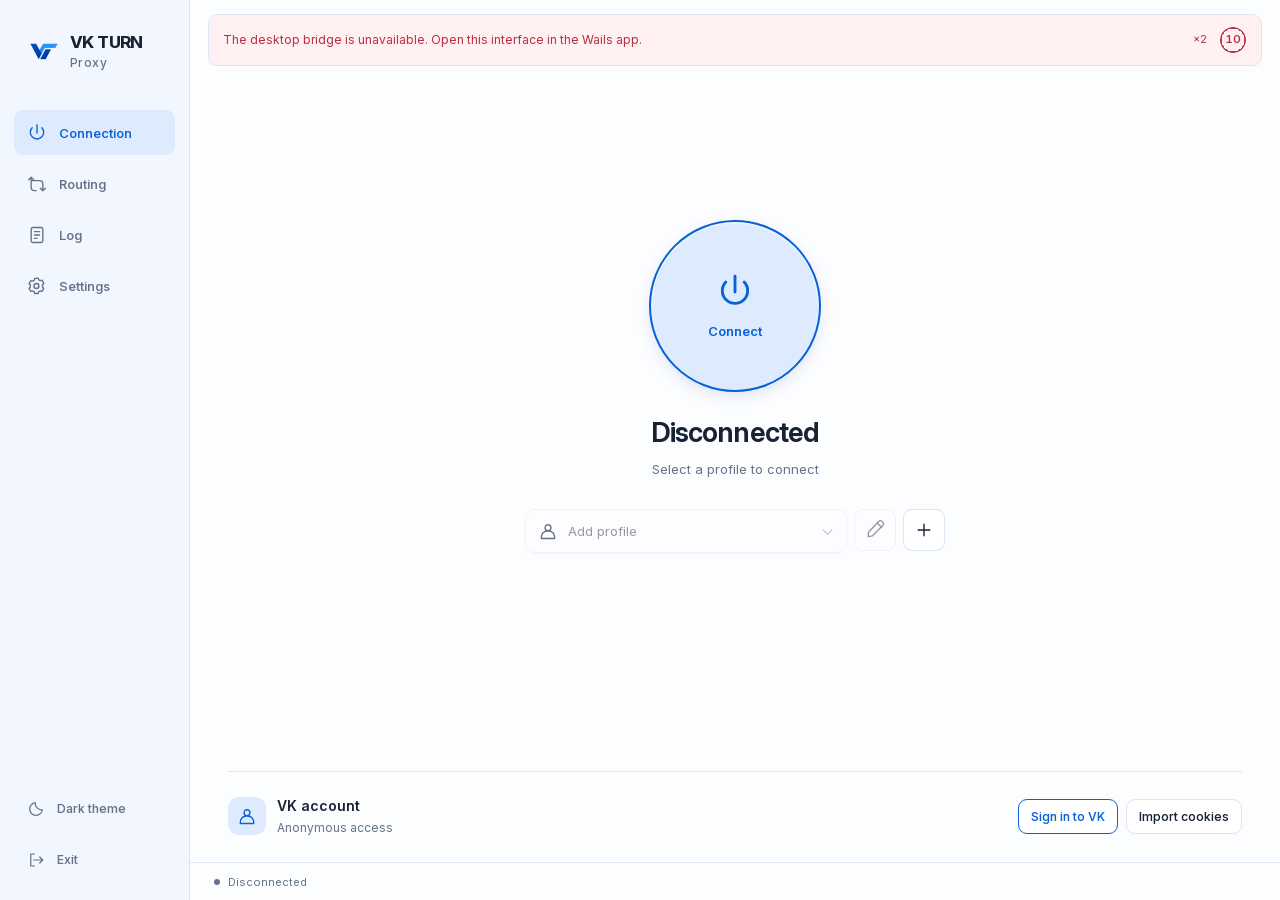
==== tools/vk-turn-proxy-desktop/frontend/index.html @ 2180368c "Release v1.7.0 with editable TURN transport and tunnel settings [skip ci]" ====
<!doctype html>
<html lang="en" data-theme="light">
  <head>
    <meta charset="UTF-8" />
    <meta name="viewport" content="width=device-width, initial-scale=1" />
    <meta name="color-scheme" content="light dark" />
    <title>VK TURN Proxy</title>
    <link rel="icon" href="logo.png" type="image/png" />
    <script>
      try {
        const theme = localStorage.getItem('vkturn.theme');
        if (theme === 'light' || theme === 'dark') document.documentElement.dataset.theme = theme;
      } catch (_) {}
    </script>
    <link rel="preload" href="fonts/InterVariable.woff2" as="font" type="font/woff2" crossorigin />
    <link rel="stylesheet" href="controls.css" />
    <link rel="stylesheet" href="styles.css" />
    <link rel="stylesheet" href="routing.css" />
  </head>
  <body>
    <div class="app-shell">
      <aside class="sidebar">
        <div class="brand">
          <img class="brand-logo" src="logo.png" alt="" width="32" height="32" />
          <div class="brand-name">VK TURN<span>Proxy</span></div>
        </div>
        <nav aria-label="Navigation" data-i18n-aria="navigation">
          <button class="nav-item active" data-page="connection" aria-current="page">
            <span data-icon="power"></span><span data-i18n="connection">Connection</span>
          </button>
          <button class="nav-item" data-page="routing">
            <span data-icon="routing"></span><span data-i18n="routing">Routing</span>
          </button>
          <button class="nav-item" data-page="logs">
            <span data-icon="log"></span><span data-i18n="logs">Log</span>
          </button>
          <button class="nav-item" data-page="settings">
            <span data-icon="settings"></span><span data-i18n="settings">Settings</span>
          </button>
        </nav>
        <div class="sidebar-bottom">
          <button id="theme-toggle" class="nav-item">
            <span id="theme-icon" data-icon="moon"></span><span id="theme-label">Dark theme</span>
          </button>
          <button id="exit" class="nav-item">
            <span data-icon="exit"></span><span data-i18n="exit">Exit</span>
          </button>
        </div>
      </aside>

      <main>
        <div
          id="notifications"
          class="notifications"
          aria-live="polite"
          aria-relevant="additions text"
          data-i18n-aria="notifications"
          aria-label="Notifications"
        ></div>
        <section
          id="connection-page"
          class="page connection-page"
          aria-label="Connection"
          data-i18n-aria="connection"
        >
          <div class="connection-core">
            <button type="button" class="power-orbit" id="power-orbit" disabled aria-label="Connect">
              <span class="power-flash" aria-hidden="true"><span id="power-flash-band"></span></span>
              <span class="power-symbol" data-icon="power" aria-hidden="true"></span>
              <span id="connect-label">Connect</span>
              <span class="orbit-spinner" aria-hidden="true"></span>
            </button>
            <h1 id="connection-status" aria-live="polite">Disconnected</h1>
            <p id="connection-hint" class="status-hint">Select a profile to connect</p>
            <div class="profile-controls">
              <label class="sr-only" for="profile-choice" data-i18n="profile">Profile</label>
              <div class="profile-select">
                <span data-icon="profile"></span
                ><select id="profile-choice">
                  <option value="">Add a profile</option>
                </select>
              </div>
              <button
                id="edit-profile"
                class="icon-button"
                data-i18n-aria="editProfile"
                aria-label="Edit profile"
              >
                <span data-icon="edit"></span>
              </button>
              <button
                id="add-profile"
                class="icon-button"
                data-i18n-aria="addProfile"
                aria-label="Add profile"
              >
                <span data-icon="plus"></span>
              </button>
            </div>
          </div>
          <div class="account-section">
            <div class="account-identity">
              <span class="account-avatar" data-icon="profile"></span>
              <div>
                <h2 data-i18n="vkAccount">VK account</h2>
                <p id="vk-status">Anonymous access</p>
              </div>
            </div>
            <div class="account-actions">
              <button id="vk-login" class="secondary" data-i18n="login">Sign in to VK</button
              ><button id="cookies-open" class="secondary" data-i18n="cookies">Import cookies</button
              ><button id="vk-logout" class="text-button" data-i18n="logout" hidden>Sign out</button>
            </div>
          </div>
        </section>

        <section id="logs-page" class="page" hidden>
          <header class="page-heading">
            <div>
              <h1 data-i18n="logs">Log</h1>
              <p data-i18n="logsHint">Connection events and diagnostics</p>
            </div>
            <button id="clear-logs" class="secondary" data-i18n="clear" hidden>Clear</button>
          </header>
          <div
            id="log-output"
            class="log-output"
            tabindex="0"
            role="region"
            aria-label="Connection log"
            data-i18n-aria="connectionLog"
          >
            <div id="log-lines"></div>
            <p id="logs-empty" class="empty-log" data-i18n="noLogs">Connection events will appear here.</p>
          </div>
          <div class="log-footer">
            <span id="log-count"></span
            ><button id="follow-log" class="text-button" data-i18n="latest" hidden>Go to latest</button>
          </div>
        </section>

        <section id="routing-page" class="page" hidden>
          <header class="page-heading"><h1 data-i18n="routing">Routing</h1></header>
          <label class="field"><span data-i18n="profile">Profile</span><select id="routing-profile"></select></label>
          <p id="routing-empty" class="routing-hint" data-i18n="routingAddProfile" hidden>Add a connection profile first.</p>
          <div id="routing-fields">
            <section class="routing-section">
              <h2 data-i18n="routingMode">Mode</h2>
              <div id="routing-mode" class="segmented-control routing-modes" role="group" data-segmented data-i18n-aria="routingMode" aria-label="Mode">
                <button type="button" data-value="" data-i18n="routingAll">All through VPN</button>
                <button type="button" data-value="exclude" data-i18n="routingExclude">VPN with exceptions</button>
                <button type="button" data-value="include" data-i18n="routingInclude">Selected through VPN</button>
              </div>
              <p id="routing-summary" class="routing-hint"></p>
            </section>
            <section id="routing-rules" class="routing-section">
              <div class="routing-row"><div><h2 data-i18n="routingGeoIP">GeoIP regions</h2><p class="routing-hint" data-i18n="routingGeoIPHint">IP address location by country</p></div><button type="button" class="secondary" data-routing-picker="geoip" data-i18n="routingChooseRegions">Choose regions</button></div>
              <div id="routing-selected-geoip" class="routing-selected"></div>
              <div class="routing-row"><div><h2 data-i18n="routingGeoSite">GeoSite sets</h2><p class="routing-hint" data-i18n="routingGeoSiteHint">Service domains and categories</p></div><button type="button" class="secondary" data-routing-picker="geosite" data-i18n="routingChooseSets">Choose sets</button></div>
              <div id="routing-selected-geosite" class="routing-selected"></div>
              <p class="routing-hint routing-domain-hint" data-i18n="routingDomainHint">Domain rules follow system DNS responses. Apps using their own encrypted DNS or cached addresses may bypass these rules. Routing supports IPv4.</p>
              <label class="field routing-custom"><span data-i18n="routingCustom">Custom domains, IP addresses and subnets</span><textarea id="routing-custom" rows="3" spellcheck="false" placeholder="example.org&#10;192.0.2.0/24&#10;203.0.113.10"></textarea></label>
              <label class="routing-check"><input type="checkbox" id="routing-local" /><span data-i18n="routingLocal">Local network always direct</span></label>
            </section>
            <section class="routing-section">
              <div class="routing-row"><h2 data-i18n="routingDatabases">Database updates</h2><button type="button" id="routing-sync" class="secondary" data-i18n="routingSync">Synchronize</button></div>
              <p class="routing-hint" data-i18n="routingSources">GeoIP and GeoSite from Loyalsoldier</p>
              <div class="routing-row routing-updates"><label class="routing-check"><input type="checkbox" id="routing-auto" /><span data-i18n="routingAuto">Update automatically every day</span></label><span id="routing-updated" class="routing-hint" role="status"></span></div>
            </section>
            <p id="routing-error" class="form-error" role="alert" hidden></p>
            <footer class="routing-footer"><span id="routing-save-hint" class="routing-hint" role="status"></span><button type="button" id="routing-save" class="primary" data-i18n="save">Save</button></footer>
          </div>
        </section>

        <section id="settings-page" class="page" hidden>
          <header class="page-heading">
            <div>
              <h1 data-i18n="settings">Settings</h1>
            </div>
          </header>
          <div class="settings-group">
            <div class="setting-row">
              <div>
                <h2 data-i18n="appearance">Appearance</h2>
                <p data-i18n="appearanceHint">Choose a comfortable palette</p>
              </div>
              <div
                id="theme-choice"
                class="segmented-control theme-options"
                role="group"
                data-segmented
                data-i18n-aria="appearance"
                aria-label="Appearance"
              >
                <button data-theme-choice="light" data-value="light">
                  <span data-icon="sun"></span><span data-i18n="light">Light</span></button
                ><button data-theme-choice="dark" data-value="dark">
                  <span data-icon="moon"></span><span data-i18n="dark">Dark</span>
                </button>
              </div>
            </div>
            <div class="setting-row">
              <label for="language"
                ><h2 data-i18n="language">Language</h2>
                <p data-i18n="languageHint">Applied immediately</p></label
              ><select id="language">
                <option value="en">English</option>
                <option value="ru">Русский</option>
              </select>
            </div>
          </div>
          <div class="settings-group">
            <div class="setting-row">
              <label for="autostart"
                ><h2 data-i18n="autostart">Launch at sign-in</h2>
                <p data-i18n="autostartHint">Open the app when you sign in</p></label
              ><input id="autostart" class="switch" type="checkbox" role="switch" />
            </div>
            <div class="setting-row">
              <label for="log-limit"
                ><h2 data-i18n="logLimit">Log line limit</h2>
                <p id="log-limit-hint"></p></label
              ><input
                id="log-limit"
                type="number"
                min="100"
                max="10000"
                step="100"
                value="1000"
                aria-describedby="log-limit-hint"
              />
            </div>
          </div>
        </section>
        <footer class="statusbar">
          <span class="status-dot" id="status-dot"></span><span id="footer-status">Disconnected</span
          ><span id="footer-profile"></span>
        </footer>
      </main>
    </div>

    <dialog id="profile-dialog" aria-labelledby="profile-title">
      <form id="profile-form">
        <header class="dialog-heading">
          <h2 id="profile-title">Connection profile</h2>
          <button type="button" class="icon-button close-dialog" data-i18n-aria="close" aria-label="Close">
            <span data-icon="close"></span>
          </button>
        </header>
        <div class="dialog-body">
          <label class="field"
            ><span data-i18n="profileName">Profile name</span
            ><input
              id="profile-name"
              name="name"
              maxlength="120"
              required
              autocomplete="off"
              data-i18n-placeholder="namePlaceholder"
              placeholder="Personal profile"
          /></label>
          <div
            id="profile-mode"
            class="segmented-control editor-tabs"
            role="group"
            data-segmented
            data-i18n-aria="profileFormat"
            aria-label="Profile format"
          >
            <button type="button" data-mode="link" data-value="link" data-i18n="profileLink">
              Link / JSON</button
            ><button type="button" data-mode="wireguard" data-value="wireguard" data-i18n="wireguard">
              WireGuard + VK call
            </button>
          </div>
          <div id="link-fields">
            <label class="field"
              ><span class="field-heading"
                ><span data-i18n="connectionLink">Connection link or JSON</span
                ><button
                  type="button"
                  class="text-button open-file"
                  data-target="profile-text"
                  data-i18n="openFile"
                >
                  Open file
                </button></span
              ><textarea
                id="profile-text"
                name="profileText"
                rows="5"
                spellcheck="false"
                placeholder="vkturnproxy://import?data=<base64 JSON>"
              ></textarea>
            </label>
          </div>
          <div id="wireguard-fields" hidden>
            <label class="field"
              ><span class="field-heading"
                ><span data-i18n="wgConfig">WireGuard configuration</span
                ><button
                  type="button"
                  class="text-button open-file"
                  data-target="wg-config"
                  data-i18n="openConf"
                >
                  Open .conf
                </button></span
              ><textarea
                id="wg-config"
                name="wgConfig"
                rows="4"
                spellcheck="false"
                placeholder="[Interface]&#10;PrivateKey = …&#10;Address = …&#10;&#10;[Peer]&#10;PublicKey = …&#10;Endpoint = …"
              ></textarea>
            </label>
            <label class="field"
              ><span data-i18n="vkCall">VK call link</span
              ><input
                id="vk-link"
                name="vkLink"
                placeholder="https://vk.com/call/join/…"
                autocomplete="off"
                spellcheck="false"
            /></label>
            <div class="field-pair">
              <label class="field"
                ><span>Endpoint</span
                ><input
                  id="endpoint"
                  name="endpoint"
                  placeholder="1.2.3.4:51820"
                  autocomplete="off"
                  spellcheck="false"
              /></label>
              <div class="field">
                <div class="field-label">
                  <label for="transport" data-i18n="transport">Transport</label>
                  <span class="help">
                    <button
                      type="button"
                      class="help-button"
                      aria-describedby="transport-help"
                      data-i18n-aria="transportHelp"
                      aria-label="Transport help"
                    >
                      <span aria-hidden="true">i</span>
                    </button>
                    <span id="transport-help" class="help-tooltip" role="tooltip" data-i18n="transportHint"
                      >Choose SRTP if the server uses the -srtp flag. Otherwise, choose DTLS.</span
                    >
                  </span>
                </div>
                <select id="transport" aria-describedby="transport-help">
                  <option value="srtp">SRTP</option>
                  <option value="dtls">DTLS</option>
                </select>
              </div>
            </div>
          </div>
          <div class="field">
            <div class="field-label">
              <label for="turn-transport" data-i18n="turnTransport">TURN connection</label>
              <span class="help">
                <button type="button" class="help-button" aria-describedby="turn-transport-help" data-i18n-aria="turnTransport" aria-label="TURN connection"><span aria-hidden="true">i</span></button>
                <span id="turn-transport-help" class="help-tooltip" role="tooltip" data-i18n="turnTransportHint">UDP can reduce latency when the network allows it. Reconnect to apply.</span>
              </span>
            </div>
            <select id="turn-transport" aria-describedby="turn-transport-help">
              <option value="" data-i18n="turnTransportProfile">From profile</option>
              <option value="tcp">TCP</option>
              <option value="udp">UDP</option>
            </select>
          </div>
          <label class="field" for="num-connections">
            <span data-i18n="numConnections">TURN connections</span>
            <input id="num-connections" type="number" min="1" max="120" step="1" value="30" required />
          </label>
          <div class="field">
            <div class="field-label">
              <label for="mtu">MTU</label>
              <span class="help">
                <button type="button" class="help-button" aria-describedby="mtu-help" data-i18n-aria="mtuHelp" aria-label="MTU help"><span aria-hidden="true">i</span></button>
                <span id="mtu-help" class="help-tooltip" role="tooltip" data-i18n="mtuHint">Maximum packet size inside the tunnel in bytes. Reconnect to apply.</span>
              </span>
            </div>
            <input id="mtu" type="number" min="1000" max="1400" step="1" value="1280" aria-describedby="mtu-help" required />
          </div>
          <p id="profile-error" class="form-error" role="alert" hidden></p>
        </div>
        <footer class="dialog-footer">
          <button id="delete-profile" type="button" class="text-button danger" data-i18n="deleteProfile">
            Delete profile</button
          ><span class="spacer"></span
          ><button type="button" class="secondary close-dialog" data-i18n="cancel">Cancel</button
          ><button type="submit" class="primary" data-i18n="save">Save</button>
        </footer>
      </form>
    </dialog>

    <dialog id="routing-picker" aria-labelledby="routing-picker-title">
      <form id="routing-picker-form">
        <header class="dialog-heading"><h2 id="routing-picker-title">GeoIP regions</h2><button type="button" class="icon-button close-dialog" data-i18n-aria="close" aria-label="Close"><span data-icon="close"></span></button></header>
        <div class="dialog-body routing-picker-body">
          <label class="field"><span data-i18n="routingSearch">Search</span><input id="routing-picker-search" type="search" autocomplete="off" data-i18n-placeholder="routingSearchHint" placeholder="Name or code…" /></label>
          <div id="routing-picker-list" role="group" data-i18n-aria="routingAvailable" aria-label="Available sets"></div>
        </div>
        <footer class="dialog-footer"><span id="routing-picker-count" class="routing-hint" aria-live="polite"></span><span class="spacer"></span><button type="button" class="secondary close-dialog" data-i18n="cancel">Cancel</button><button type="submit" class="primary" data-i18n="routingApply">Apply</button></footer>
      </form>
    </dialog>

    <dialog id="cookies-dialog" aria-labelledby="cookies-title">
      <form id="cookies-form">
        <header class="dialog-heading">
          <h2 id="cookies-title" data-i18n="cookies">Import cookies</h2>
          <button type="button" class="icon-button close-dialog" data-i18n-aria="close" aria-label="Close">
            <span data-icon="close"></span>
          </button>
        </header>
        <div class="dialog-body">
          <p class="dialog-description" data-i18n="cookiesHint">
            Paste VK cookies. They will be validated and stored separately from preferences.
          </p>
          <label class="field"
            ><span class="field-heading"
              ><span>Cookies</span
              ><button
                type="button"
                class="text-button open-file"
                data-target="cookies-text"
                data-i18n="openFile"
              >
                Open file
              </button></span
            ><textarea
              id="cookies-text"
              rows="7"
              required
              spellcheck="false"
              autocomplete="off"
              placeholder="remixsid=…; p=…"
            ></textarea>
          </label>
          <p id="cookies-error" class="form-error" role="alert" hidden></p>
        </div>
        <footer class="dialog-footer">
          <span class="spacer"></span
          ><button type="button" class="secondary close-dialog" data-i18n="cancel">Cancel</button
          ><button class="primary" type="submit" data-i18n="import">Import</button>
        </footer>
      </form>
    </dialog>

    <dialog id="confirm-dialog" aria-labelledby="confirm-title">
      <form method="dialog">
        <header class="dialog-heading">
          <h2 id="confirm-title" data-i18n="deleteProfile">Delete profile</h2>
        </header>
        <div class="dialog-body"><p id="confirm-message"></p></div>
        <footer class="dialog-footer">
          <button value="cancel" class="secondary" data-i18n="cancel">Cancel</button
          ><button value="delete" class="primary destructive" data-i18n="delete">Delete</button>
        </footer>
      </form>
    </dialog>
    <input id="profile-file" type="file" accept=".json,.txt,.conf" hidden />
    <script type="module" src="app.js"></script>
  </body>
</html>
---- tools/vk-turn-proxy-desktop/frontend/controls.css ----
:root {
  --motion-fast: 160ms;
  --motion-control: 260ms;
  --motion-ease: cubic-bezier(0.22, 1, 0.36, 1);
}

.dropdown {
  width: 100%;
  position: relative;
}
.dropdown-trigger {
  display: flex;
  align-items: center;
  min-height: 42px;
  width: 100%;
  padding: 10px 34px 10px 12px;
  border: 1px solid var(--border);
  border-radius: 9px;
  color: var(--text);
  background: var(--input);
  text-align: left;
  position: relative;
}
.dropdown-value {
  overflow: hidden;
  text-overflow: ellipsis;
  white-space: nowrap;
}
.dropdown-trigger::after {
  content: '';
  position: absolute;
  right: 15px;
  top: 50%;
  width: 6px;
  height: 6px;
  border-right: 1.5px solid var(--muted);
  border-bottom: 1.5px solid var(--muted);
  transform: translateY(-65%) rotate(45deg);
  transition: transform var(--motion-fast) ease;
}
.dropdown-trigger[aria-expanded='true']::after {
  transform: translateY(-15%) rotate(225deg);
}
.dropdown-trigger:hover:not(:disabled) {
  border-color: var(--muted);
}
.dropdown-menu {
  position: fixed;
  inset: auto;
  margin: 0;
  padding: 5px;
  overflow: auto;
  overscroll-behavior: contain;
  border: 1px solid var(--border);
  border-radius: 10px;
  background: var(--surface);
  color: var(--text);
  box-shadow: 0 10px 30px #00143325;
  z-index: 100;
  animation: dropdown-in var(--motion-fast) var(--motion-ease);
}
.dropdown-option {
  display: flex;
  align-items: center;
  justify-content: space-between;
  gap: 10px;
  min-height: 35px;
  padding: 8px 10px;
  border-radius: 6px;
  font-size: 13px;
  line-height: 1.5;
  cursor: pointer;
  overflow-wrap: anywhere;
}
.dropdown-option.active {
  background: var(--hover);
}
.dropdown-option[aria-selected='true'] {
  background: var(--accent-soft);
  color: var(--accent-text);
}
.dropdown-option[aria-selected='true']::after {
  content: '✓';
  flex-shrink: 0;
}
.dropdown-option[aria-disabled='true'] {
  opacity: 0.45;
  cursor: default;
}
@keyframes dropdown-in {
  from {
    opacity: 0;
    transform: translateY(-4px);
  }
  to {
    opacity: 1;
    transform: none;
  }
}

.field-label {
  display: flex;
  align-items: center;
  gap: 6px;
}
.field-pair .field > :first-child {
  min-height: 20px;
}
.help {
  position: relative;
  display: inline-flex;
  font-weight: 400;
}
.help-button {
  display: grid;
  place-items: center;
  width: 20px;
  height: 20px;
  padding: 2px;
  color: var(--muted);
  border-radius: 50%;
}
.help-button > span {
  display: grid;
  place-items: center;
  width: 15px;
  height: 15px;
  border: 1px solid currentColor;
  border-radius: 50%;
  font-size: 10px;
  font-weight: 600;
  line-height: 1;
}
.help-button:hover,
.help-button:focus-visible {
  color: var(--accent-text);
}
.help-tooltip {
  position: fixed;
  inset: auto;
  margin: 0;
  pointer-events: none;
  z-index: 5;
  width: 245px;
  max-width: calc(100vw - 48px);
  padding: 11px 13px;
  border: 1px solid var(--border);
  border-radius: 9px;
  background: var(--surface);
  color: var(--text);
  box-shadow: var(--shadow);
  font-size: 12px;
  line-height: 1.6;
  font-weight: 400;
  opacity: 0;
  visibility: hidden;
  transform: translateY(4px);
  transition:
    opacity var(--motion-fast) ease,
    transform var(--motion-fast) ease,
    visibility var(--motion-fast);
}
.help-tooltip.is-visible {
  opacity: 1;
  visibility: visible;
  transform: none;
}

.segmented-control {
  --segment-count: 2;
  --selected-index: 0;
  --segment-fill: var(--surface);
  --segment-text: var(--text);
  display: grid;
  grid-template-columns: repeat(var(--segment-count), minmax(0, 1fr));
  position: relative;
  isolation: isolate;
  padding: 4px;
  border: 1px solid var(--border);
  border-radius: 10px;
  background: var(--hover);
}

.segmented-control::before {
  content: '';
  position: absolute;
  z-index: -1;
  inset: 4px auto 4px 4px;
  width: calc((100% - 8px) / var(--segment-count));
  background: var(--segment-fill);
  box-shadow: var(--shadow);
  border-radius: 6px;
  transform: translateX(calc(var(--selected-index) * 100%));
  transition:
    transform var(--motion-control) var(--motion-ease),
    background-color var(--motion-fast) ease,
    box-shadow var(--motion-fast) ease;
  pointer-events: none;
}

.segmented-control > button {
  display: flex;
  align-items: center;
  justify-content: center;
  gap: 6px;
  min-width: 0;
  padding: 9px 11px;
  border-radius: 6px;
  color: var(--muted);
  font-size: 12px;
  transition: color var(--motion-fast) ease;
}

.segmented-control > button:hover:not(:disabled) {
  color: var(--text);
}
.segmented-control > button:active:not(:disabled) {
  transform: none;
}
.segmented-control > button[aria-pressed='true'] {
  color: var(--segment-text);
}
.segmented-control svg {
  width: 15px;
  height: 15px;
}

input[type='checkbox']:not(.switch):not([role='switch']) {
  appearance: none;
  -webkit-appearance: none;
  position: relative;
  flex: 0 0 18px;
  width: 18px;
  height: 18px;
  min-height: 0;
  margin: 0;
  padding: 0;
  border: 1px solid var(--border);
  border-radius: 5px;
  background: var(--input);
  cursor: pointer;
  transition: background-color var(--motion-fast) ease, border-color var(--motion-fast) ease;
}
input[type='checkbox']:not(.switch):not([role='switch']):hover:not(:disabled) {
  border-color: var(--accent);
}
input[type='checkbox']:not(.switch):not([role='switch']):is(:checked, :indeterminate) {
  background: var(--accent);
  border-color: var(--accent);
}
input[type='checkbox']:not(.switch):not([role='switch']):checked::after {
  content: '';
  position: absolute;
  left: 5px;
  top: 2px;
  width: 5px;
  height: 9px;
  border: solid white;
  border-width: 0 2px 2px 0;
  transform: rotate(45deg);
}
input[type='checkbox']:not(.switch):not([role='switch']):indeterminate::after {
  content: '';
  position: absolute;
  left: 3px;
  top: 7px;
  width: 10px;
  height: 2px;
  background: white;
  border: 0;
  transform: none;
}
input[type='checkbox']:not(.switch):not([role='switch']):disabled {
  opacity: 0.45;
  cursor: default;
}
@media (forced-colors: active) {
  input[type='checkbox']:not(.switch):not([role='switch']) {
    appearance: auto;
    -webkit-appearance: auto;
  }
  input[type='checkbox']:not(.switch):not([role='switch'])::after {
    display: none;
  }
}

.switch {
  appearance: none;
  -webkit-appearance: none;
  min-height: 0;
  height: 25px;
  width: 44px;
  padding: 0;
  border: 1px solid var(--border);
  border-radius: 20px;
  background: var(--hover);
  position: relative;
  flex-shrink: 0;
  transition:
    background-color var(--motion-control) ease,
    border-color var(--motion-control) ease,
    box-shadow var(--motion-fast) ease;
}
.switch::after {
  content: '';
  width: 17px;
  height: 17px;
  border-radius: 50%;
  position: absolute;
  left: 3px;
  top: 3px;
  background: var(--muted);
  transition:
    transform var(--motion-control) var(--motion-ease),
    background-color var(--motion-control) ease;
}
.switch:hover:not(:disabled) {
  box-shadow: 0 0 0 3px var(--accent-soft);
}
.switch:checked {
  background: var(--accent);
  border-color: var(--accent);
}
.switch:checked::after {
  transform: translateX(19px);
  background: white;
}
.switch:disabled {
  cursor: default;
  opacity: 0.45;
}

@media (prefers-reduced-motion: reduce) {
  :root {
    --motion-fast: 0.001ms;
    --motion-control: 0.001ms;
  }
}

.theme-transitioning,
.theme-transitioning *,
.theme-transitioning *::before,
.theme-transitioning *::after {
  transition-property: transform, opacity !important;
}

::view-transition-group(root),
::view-transition-old(root) {
  animation: none;
}

::view-transition-old(root),
::view-transition-new(root) {
  mix-blend-mode: normal;
}

::view-transition-new(root) {
  animation: theme-reveal 480ms cubic-bezier(0.22, 1, 0.36, 1) both;
}

@keyframes theme-reveal {
  from {
    clip-path: circle(0 at var(--theme-origin-x) var(--theme-origin-y));
  }
  to {
    clip-path: circle(var(--theme-radius) at var(--theme-origin-x) var(--theme-origin-y));
  }
}
---- tools/vk-turn-proxy-desktop/frontend/styles.css ----
@font-face {
  font-family: Inter;
  src: url('fonts/InterVariable.woff2') format('woff2');
  font-weight: 100 900;
  font-display: swap;
}

:root {
  font-family: Inter, 'Segoe UI', sans-serif;
  font-size: 14px;
  font-weight: 400;
  font-synthesis: none;
  text-rendering: optimizeLegibility;
  -webkit-font-smoothing: antialiased;
  color-scheme: light;
  --bg: #fcfdff;
  --rail: #f2f7ff;
  --surface: #ffffff;
  --input: #ffffff;
  --hover: #edf3fc;
  --text: #182235;
  --muted: #65738a;
  --border: #dce5f1;
  --accent: #0867e8;
  --accent-hover: #0059ce;
  --accent-soft: #deebff;
  --accent-text: #0861d6;
  --green: #16855b;
  --danger: #b72f43;
  --error-bg: #fff0f1;
  --shadow: 0 4px 12px #233b5e08;
  --orb: var(--accent-soft);
  --orb-text: var(--accent-text);
  --orb-active-text: var(--bg);
  --orb-border: var(--accent-text);
  --orb-connected: var(--accent-text);
  --orb-halo: var(--accent-soft);
  --orb-shadow: 0 5px 14px #174b9220, inset 0 1px 2px #ffffff;
  --overlay: #12213950;
}

:root[data-theme='dark'] {
  color-scheme: dark;
  --bg: #1b2028;
  --rail: #202733;
  --surface: #242c38;
  --input: #222a35;
  --hover: #2c3747;
  --text: #edf2fa;
  --muted: #a6b3c7;
  --border: #3a4658;
  --accent: #176be0;
  --accent-hover: #1262d1;
  --accent-soft: #203d64;
  --accent-text: #8abaff;
  --green: #6cdbac;
  --danger: #ff9eaa;
  --error-bg: #3c2831;
  --shadow: 0 4px 12px #00000015;
  --orb-shadow: 0 5px 20px #07132670, inset 0 1px 2px #8abaff15;
  --overlay: #050a1270;
}

* {
  box-sizing: border-box;
}
[hidden] {
  display: none !important;
}
body {
  margin: 0;
  color: var(--text);
  background: var(--bg);
  transition:
    background-color var(--motion-fast) ease,
    color var(--motion-fast) ease;
}

.sidebar,
.account-avatar,
dialog,
input,
select,
textarea {
  transition:
    background-color var(--motion-fast) ease,
    border-color var(--motion-fast) ease,
    color var(--motion-fast) ease;
}
button,
input,
textarea,
select {
  font: inherit;
}
button,
select,
.switch {
  cursor: pointer;
}
button {
  color: inherit;
  border: 0;
  background: none;
}
button,
input,
select,
textarea {
  -webkit-tap-highlight-color: transparent;
}
button {
  transition:
    background-color 160ms ease,
    color 160ms ease,
    box-shadow 160ms ease,
    transform 160ms ease;
}
button:active:not(:disabled) {
  transform: translateY(1px);
}
button:disabled {
  cursor: default;
  opacity: 0.45;
}
button:focus-visible,
input:focus-visible,
textarea:focus-visible,
select:focus-visible,
[tabindex]:focus-visible {
  outline: 3px solid var(--accent-text);
  outline-offset: 3px;
}
input,
select,
textarea {
  color: var(--text);
  background-color: var(--input);
  border: 1px solid var(--border);
  border-radius: 9px;
  padding: 10px 12px;
  min-height: 42px;
}
select {
  padding-right: 30px;
}
textarea {
  resize: vertical;
  line-height: 1.6;
  min-height: 90px;
  max-height: 230px;
}
input::placeholder,
textarea::placeholder {
  color: var(--muted);
  opacity: 0.85;
}
svg {
  display: block;
  width: 20px;
  height: 20px;
  stroke: currentColor;
  stroke-width: 1.65;
  stroke-linecap: round;
  stroke-linejoin: round;
  fill: none;
}
[data-icon] {
  display: inline-flex;
  align-items: center;
  justify-content: center;
  flex-shrink: 0;
}
.app-shell {
  display: grid;
  grid-template-columns: 190px minmax(0, 1fr);
  height: 100dvh;
  min-height: 480px;
}
.sidebar {
  display: flex;
  flex-direction: column;
  position: relative;
  overflow: hidden;
  padding: 32px 14px 18px;
  background: var(--rail);
  border-right: 1px solid var(--border);
}
.brand {
  display: flex;
  align-items: center;
  gap: 10px;
  padding: 0 14px 40px;
  font-size: 17px;
  font-weight: 750;
  letter-spacing: -0.6px;
  white-space: nowrap;
}
.brand-logo {
  width: 32px;
  height: 32px;
  flex-shrink: 0;
  object-fit: contain;
}
.brand span {
  display: block;
  margin-top: 3px;
  font-size: 12px;
  letter-spacing: 0.4px;
  font-weight: 500;
  color: var(--muted);
}
nav,
.sidebar-bottom {
  display: flex;
  flex-direction: column;
  gap: 6px;
  position: relative;
  z-index: 1;
}
.nav-item {
  display: flex;
  align-items: center;
  gap: 12px;
  min-height: 45px;
  padding: 12px 13px;
  text-align: left;
  border-radius: 9px;
  color: var(--muted);
  font-size: 13px;
  font-weight: 550;
}
.nav-item:hover {
  background: var(--hover);
  color: var(--text);
}
.nav-item.active {
  background: var(--accent-soft);
  color: var(--accent-text);
}
.sidebar-bottom {
  margin-top: auto;
  padding-top: 32px;
}
.sidebar-bottom .nav-item {
  font-size: 12px;
}
.sidebar-bottom svg {
  width: 18px;
  height: 18px;
}
main {
  position: relative;
  display: flex;
  flex-direction: column;
  min-width: 0;
  overflow: hidden;
}
.page {
  flex: 1;
  min-height: 0;
  padding: 34px 38px 0;
  overflow: auto;
  animation: page-in 210ms ease both;
}
.connection-page {
  display: flex;
  flex-direction: column;
}
.connection-core {
  width: min(100%, 420px);
  margin: auto;
  padding: 18px 0 28px;
  text-align: center;
}
.power-orbit {
  width: 156px;
  height: 156px;
  margin: 0 auto 23px;
  position: relative;
  display: flex;
  flex-direction: column;
  align-items: center;
  justify-content: center;
  gap: 12px;
  border: 2px solid var(--orb-border);
  border-radius: 50%;
  background: var(--orb);
  box-shadow: var(--orb-shadow);
  color: var(--orb-text);
  padding: 16px;
  font-size: 13px;
  font-weight: 600;
  line-height: 1.3;
  isolation: isolate;
  transition:
    color 600ms ease,
    box-shadow var(--motion-control) ease,
    background var(--motion-control) ease,
    border-color var(--motion-control) ease,
    transform var(--motion-control) var(--motion-ease);
}
.power-orbit:disabled {
  opacity: 1;
}
.power-orbit:hover:not(:disabled) {
  transform: scale(1.04);
  border-color: var(--orb-text);
}
.power-orbit:active:not(:disabled) {
  transform: scale(0.94);
}
.power-orbit.connected {
  background: var(--orb-connected);
  color: var(--orb-active-text);
  box-shadow:
    0 0 0 7px var(--orb-halo),
    var(--orb-shadow);
}
.power-flash {
  z-index: -1;
  position: absolute;
  inset: 0;
  overflow: hidden;
  border-radius: inherit;
  pointer-events: none;
}
#power-flash-band {
  position: absolute;
  inset: 0;
  background: linear-gradient(110deg, transparent 30%, #ffffffa0 50%, transparent 70%);
  opacity: 0;
}
.power-ambient {
  position: absolute;
  inset: -5px;
  pointer-events: none;
}
.power-ambient > span {
  position: absolute;
  inset: 0;
  transform: rotate(var(--angle));
}
.power-dot {
  position: absolute;
  left: 100%;
  top: 50%;
  width: 4px;
  height: 4px;
  margin: -2px;
  border-radius: 50%;
  background: var(--orb-text);
  opacity: 0;
}
.power-burst-dot {
  width: 5px;
  height: 5px;
  margin: -2.5px;
}
.power-symbol svg {
  width: 38px;
  height: 38px;
  stroke-width: 1.8;
}
.orbit-spinner {
  position: absolute;
  inset: -7px;
  border-radius: 50%;
  border: 3px solid transparent;
  border-top-color: var(--orb-text);
  border-right-color: var(--orb-text);
  pointer-events: none;
  opacity: 0;
}
.power-orbit.busy {
  color: var(--orb-text);
}
.power-orbit.busy .orbit-spinner {
  opacity: 1;
  animation: spin 1.3s linear infinite;
}

h1,
h2,
p {
  margin: 0;
}
h1 {
  font-size: 27px;
  line-height: 1.3;
  font-weight: 650;
  letter-spacing: -0.9px;
}
h2 {
  font-size: 14px;
  font-weight: 600;
  line-height: 1.5;
}
.status-hint {
  min-height: 22px;
  margin: 9px 0 28px;
  color: var(--muted);
  font-size: 13px;
  line-height: 1.6;
}
.profile-controls {
  display: flex;
  gap: 7px;
  text-align: left;
}
.profile-select {
  position: relative;
  flex: 1;
  min-width: 0;
}
.profile-select > [data-icon] {
  z-index: 1;
  position: absolute;
  left: 13px;
  top: 12px;
  color: var(--muted);
  pointer-events: none;
}
.profile-select .dropdown-trigger {
  width: 100%;
  height: 44px;
  padding-left: 42px;
  font-size: 13px;
  box-shadow: var(--shadow);
  text-overflow: ellipsis;
}
.icon-button {
  width: 42px;
  height: 42px;
  padding: 10px;
  display: inline-flex;
  align-items: center;
  justify-content: center;
  border: 1px solid var(--border);
  border-radius: 9px;
  background: var(--surface);
  flex-shrink: 0;
}
.icon-button:hover {
  background: var(--hover);
}
.primary,
.secondary {
  display: inline-flex;
  align-items: center;
  justify-content: center;
  gap: 10px;
  border-radius: 9px;
  min-height: 40px;
  padding: 10px 17px;
  font-size: 13px;
  font-weight: 550;
  white-space: nowrap;
}
.primary {
  background: var(--accent);
  color: #fff;
  box-shadow: 0 3px 8px #0867e817;
  border: 1px solid transparent;
}
.primary:hover:not(:disabled) {
  background: var(--accent-hover);
  box-shadow: 0 4px 12px #0867e82e;
}
.secondary {
  background: var(--surface);
  border: 1px solid var(--border);
}
.secondary:hover:not(:disabled) {
  background: var(--hover);
}
.account-section {
  display: flex;
  flex-wrap: wrap;
  align-items: center;
  justify-content: space-between;
  gap: 16px;
  padding: 23px 0 25px;
  border-top: 1px solid var(--border);
}
.account-identity {
  display: flex;
  align-items: center;
  gap: 11px;
}
.account-avatar {
  width: 38px;
  height: 38px;
  background: var(--accent-soft);
  color: var(--accent-text);
  border-radius: 11px;
}
.account-identity p {
  font-size: 12px;
  color: var(--muted);
  margin-top: 3px;
  line-height: 1.5;
}
.account-actions {
  display: flex;
  gap: 8px;
  flex-wrap: wrap;
}
.account-actions button {
  padding: 8px 12px;
  min-height: 35px;
  font-size: 12px;
}
.account-actions #vk-login {
  color: var(--accent-text);
  border-color: var(--accent-text);
}
.statusbar {
  display: flex;
  align-items: center;
  gap: 8px;
  flex-shrink: 0;
  height: 38px;
  padding: 0 24px;
  border-top: 1px solid var(--border);
  color: var(--muted);
  font-size: 11px;
}
.status-dot {
  width: 6px;
  height: 6px;
  border-radius: 50%;
  background: var(--muted);
}
.status-dot.connected {
  background: var(--green);
}
.status-dot.busy {
  background: var(--accent);
}
#footer-profile {
  margin-left: auto;
  overflow: hidden;
  text-overflow: ellipsis;
  white-space: nowrap;
  max-width: 40%;
}
.page-heading {
  display: flex;
  align-items: center;
  justify-content: space-between;
  gap: 20px;
  margin-bottom: 30px;
}
.page-heading h1 {
  font-size: 24px;
}
.page-heading p {
  color: var(--muted);
  font-size: 12px;
  margin-top: 7px;
  line-height: 1.5;
}
#logs-page {
  display: flex;
  flex-direction: column;
  padding-bottom: 14px;
}
.log-output {
  background: var(--surface);
  border: 1px solid var(--border);
  border-radius: 11px;
  min-height: 150px;
  flex: 1;
  padding: 16px;
  overflow: auto;
  overflow-anchor: none;
  scroll-behavior: auto;
  font-family: 'Cascadia Code', Consolas, 'DejaVu Sans Mono', monospace;
  font-size: 11px;
  line-height: 1.8;
  overflow-wrap: anywhere;
}
#log-lines {
  white-space: pre-wrap;
}
.empty-log {
  color: var(--muted);
  font-family: Inter, sans-serif;
  white-space: normal;
}
.log-footer {
  min-height: 36px;
  display: flex;
  align-items: center;
  justify-content: space-between;
  padding-top: 9px;
  color: var(--muted);
  font-size: 11px;
}
.text-button {
  padding: 6px 2px;
  color: var(--accent-text);
  font-size: 12px;
  font-weight: 500;
  border-radius: 3px;
}
.text-button:hover {
  text-decoration: underline;
}
.settings-group {
  border-top: 1px solid var(--border);
}
.settings-group + .settings-group {
  border-top: 0;
}
.setting-row {
  display: flex;
  align-items: center;
  justify-content: space-between;
  gap: 24px;
  padding: 22px 0;
  border-bottom: 1px solid var(--border);
}
.setting-row p {
  font-size: 11px;
  color: var(--muted);
  line-height: 1.6;
  margin-top: 5px;
}
.setting-row .dropdown {
  width: 160px;
  flex-shrink: 0;
}
.setting-row .dropdown-trigger {
  font-size: 12px;
}
.setting-row input[type='number'] {
  width: 110px;
}
.theme-options {
  --segment-fill: var(--accent-soft);
  --segment-text: var(--accent-text);
  background: var(--surface);
}
.notifications {
  position: absolute;
  inset: 14px 18px auto;
  z-index: 20;
  display: flex;
  flex-direction: column;
  gap: 8px;
  max-height: min(40vh, 260px);
  overflow: auto;
  pointer-events: none;
}
.notification {
  display: flex;
  align-items: center;
  gap: 12px;
  background: var(--error-bg);
  color: var(--danger);
  border: 1px solid var(--border);
  border-radius: 10px;
  box-shadow: var(--shadow);
  padding: 11px 14px;
  font-size: 12px;
  line-height: 1.6;
  flex-shrink: 0;
  pointer-events: auto;
  animation: notification-in var(--motion-control) var(--motion-ease) both;
}
.notification-message {
  flex: 1;
  min-width: 0;
  white-space: pre-line;
  overflow-wrap: anywhere;
}
.notification-count {
  font-size: 11px;
  white-space: nowrap;
}
.notification .notification-close {
  position: relative;
  border: none;
  background: none;
  width: 28px;
  height: 28px;
  padding: 0;
  font-size: 24px;
  font-weight: 400;
}
.notification-countdown,
.notification-dismiss-icon {
  position: absolute;
  inset: 0;
  display: grid;
  place-items: center;
  transition:
    opacity var(--motion-fast) ease,
    transform var(--motion-fast) ease;
}
.notification-countdown::before {
  content: '';
  position: absolute;
  inset: 1px;
  border: 1.5px solid currentColor;
  border-radius: 50%;
  opacity: 0.2;
}
.notification-ring {
  position: absolute;
  inset: 1px;
  border-radius: 50%;
  background: conic-gradient(currentColor calc(var(--remaining, 1) * 1turn), transparent 0);
  -webkit-mask-image: radial-gradient(farthest-side, transparent calc(100% - 1.5px), #000 calc(100% - 1.5px));
  mask-image: radial-gradient(farthest-side, transparent calc(100% - 1.5px), #000 calc(100% - 1.5px));
}
.notification-seconds {
  font-size: 11px;
  font-weight: 600;
  font-variant-numeric: tabular-nums;
}
.notification-dismiss-icon {
  opacity: 0;
  transform: scale(0.8);
}
.notification-dismiss-icon::before,
.notification-dismiss-icon::after {
  content: '';
  position: absolute;
  top: 50%;
  left: 50%;
  width: 14px;
  height: 1.5px;
  border-radius: 1px;
  background: currentColor;
  transform: translate(-50%, -50%) rotate(45deg);
}
.notification-dismiss-icon::after {
  transform: translate(-50%, -50%) rotate(-45deg);
}
.notification:hover .notification-countdown,
.notification:focus-within .notification-countdown {
  opacity: 0;
  transform: scale(0.8);
}
.notification:hover .notification-dismiss-icon,
.notification:focus-within .notification-dismiss-icon {
  opacity: 1;
  transform: scale(1);
}
@keyframes notification-in {
  from {
    opacity: 0;
    transform: translateY(-6px);
  }
  to {
    opacity: 1;
    transform: none;
  }
}
dialog {
  color: var(--text);
  background: var(--bg);
  border: 1px solid var(--border);
  border-radius: 15px;
  width: min(540px, calc(100vw - 32px));
  max-height: calc(100dvh - 40px);
  padding: 0;
  box-shadow: 0 20px 90px #00143330;
}
dialog[open] {
  animation: dialog-in 180ms ease-out;
}
dialog::backdrop {
  background: var(--overlay);
  backdrop-filter: blur(4px);
}
.dialog-heading {
  display: flex;
  align-items: center;
  justify-content: space-between;
  padding: 20px 24px 16px;
  border-bottom: 1px solid var(--border);
}
.dialog-heading h2 {
  font-size: 17px;
  font-weight: 650;
  letter-spacing: -0.4px;
}
.dialog-heading .icon-button {
  width: 28px;
  height: 28px;
  padding: 4px;
  border: none;
  background: none;
  color: var(--muted);
}
.dialog-body {
  padding: 20px 24px;
}
.field {
  display: flex;
  flex-direction: column;
  gap: 8px;
  margin-bottom: 15px;
  font-size: 12px;
  font-weight: 500;
}
.field input,
.field .dropdown-trigger,
.field textarea {
  width: 100%;
  font-size: 12px;
  font-weight: 400;
}
.field textarea {
  font-family: 'Cascadia Code', Consolas, 'DejaVu Sans Mono', monospace;
  font-size: 11px;
}
.field-heading {
  display: flex;
  align-items: center;
  justify-content: space-between;
  min-height: 25px;
  gap: 10px;
}
.field-heading .text-button {
  font-size: 11px;
}
.field-pair {
  display: grid;
  grid-template-columns: 1fr 120px;
  gap: 12px;
}
.editor-tabs {
  margin-bottom: 18px;
}
.dialog-footer {
  display: flex;
  align-items: center;
  justify-content: flex-end;
  gap: 10px;
  padding: 16px 24px;
  border-top: 1px solid var(--border);
}
.spacer {
  flex: 1;
}
.danger,
.form-error {
  color: var(--danger);
}
.destructive {
  background: #ad2940;
}
.destructive:hover:not(:disabled) {
  background: #922036;
}
.form-error {
  font-size: 12px;
  line-height: 1.6;
  padding: 8px 0;
}
.dialog-description {
  color: var(--muted);
  font-size: 12px;
  line-height: 1.7;
  margin-bottom: 20px;
}
#confirm-message {
  font-size: 13px;
  line-height: 1.7;
  overflow-wrap: anywhere;
}
.sr-only {
  position: absolute;
  width: 1px;
  height: 1px;
  padding: 0;
  margin: -1px;
  overflow: hidden;
  clip: rect(0, 0, 0, 0);
  white-space: nowrap;
  border: 0;
}
@keyframes page-in {
  from {
    opacity: 0;
    transform: translateY(5px);
  }
  to {
    opacity: 1;
    transform: none;
  }
}
@keyframes dialog-in {
  from {
    opacity: 0;
    transform: translateY(8px) scale(0.985);
  }
  to {
    opacity: 1;
    transform: none;
  }
}
@keyframes spin {
  to {
    transform: rotate(360deg);
  }
}
@media (min-height: 700px) {
  .connection-core {
    padding-bottom: 50px;
  }
  .power-orbit {
    width: 172px;
    height: 172px;
  }
}
@media (max-width: 800px) {
  .app-shell {
    grid-template-columns: 170px minmax(0, 1fr);
  }
  .page {
    padding-left: 26px;
    padding-right: 26px;
  }
  .account-section {
    align-items: flex-start;
    gap: 13px;
  }
  .account-actions {
    padding-left: 49px;
  }
}
@media (max-width: 580px) {
  .app-shell {
    grid-template-columns: 64px minmax(0, 1fr);
  }
  .sidebar {
    padding-left: 8px;
    padding-right: 8px;
  }
  .brand {
    justify-content: center;
    gap: 0;
    padding: 0 0 30px;
    text-align: center;
    font-size: 10px;
    letter-spacing: -0.4px;
    white-space: normal;
  }
  .brand-name {
    display: none;
  }
  .nav-item {
    justify-content: center;
    padding: 12px;
  }
  .nav-item > span:last-child {
    display: none;
  }
  .page {
    padding: 22px 18px 0;
  }
  .account-actions {
    padding-left: 0;
  }
  .account-section {
    padding: 17px 0;
  }
  h1 {
    font-size: 23px;
  }
  .setting-row {
    gap: 12px;
    flex-wrap: wrap;
  }
  .theme-options button {
    padding: 8px;
  }
  .page-heading {
    margin-bottom: 22px;
  }
  .dialog-footer {
    padding: 14px;
    gap: 8px;
  }
  .dialog-body {
    padding: 18px;
  }
  .dialog-heading {
    padding: 16px 18px;
  }
}
@media (prefers-reduced-motion: reduce) {
  *,
  *::before,
  *::after {
    animation-duration: 0.001ms !important;
    animation-iteration-count: 1 !important;
    transition-duration: 0.001ms !important;
    scroll-behavior: auto !important;
  }
  .power-flash,
  .power-ambient {
    display: none;
  }
  .power-orbit.busy .orbit-spinner {
    border-color: var(--orb-text);
    border-style: dashed;
  }
}
---- tools/vk-turn-proxy-desktop/frontend/routing.css ----
.routing-section {
  padding: 20px 0;
  border-bottom: 1px solid var(--border);
}
.routing-section h2 {
  font-size: 13px;
  font-weight: 600;
}
.routing-modes {
  margin: 12px 0 10px;
}
.routing-hint {
  color: var(--muted);
  font-size: 12px;
  line-height: 1.6;
}
.routing-row,
.routing-footer {
  display: flex;
  align-items: center;
  justify-content: space-between;
  flex-wrap: wrap;
  gap: 12px;
}
.routing-row .routing-hint {
  margin-top: 3px;
}
.routing-row > [data-routing-picker] {
  width: 160px;
  min-height: 42px;
  flex-shrink: 0;
}
.routing-selected {
  display: flex;
  flex-wrap: wrap;
  gap: 7px;
  margin: 12px 0 20px;
  color: var(--muted);
  font-size: 12px;
}
.routing-tag {
  display: inline-flex;
  align-items: center;
  gap: 7px;
  padding: 5px 9px;
  border-radius: 6px;
  background: var(--accent-soft);
  color: var(--accent-text);
  overflow-wrap: anywhere;
  text-align: left;
}
.routing-tag-remove {
  position: relative;
  width: 10px;
  height: 10px;
  flex-shrink: 0;
  opacity: 0;
  transition: opacity var(--motion-fast) ease;
}
.routing-tag-remove::before,
.routing-tag-remove::after {
  content: '';
  position: absolute;
  top: 4px;
  left: 0;
  width: 10px;
  height: 1.5px;
  border-radius: 1px;
  background: currentColor;
  transform: rotate(45deg);
}
.routing-tag-remove::after {
  transform: rotate(-45deg);
}
.routing-tag:hover:not(:disabled) .routing-tag-remove,
.routing-tag:focus-visible .routing-tag-remove {
  opacity: 1;
}
@media (hover: none) {
  .routing-tag-remove {
    opacity: 1;
  }
}
.routing-check {
  display: flex;
  align-items: center;
  gap: 9px;
  min-height: 30px;
  font-size: 12px;
  cursor: pointer;
}
.routing-domain-hint {
  margin: 0 0 18px;
}
.routing-updates {
  margin-top: 12px;
}
.routing-footer {
  padding: 20px 0 26px;
}
.routing-picker-body {
  min-height: 240px;
  max-height: min(440px, calc(100dvh - 210px));
  overflow: auto;
  overscroll-behavior: contain;
}
.routing-picker-group {
  margin: 20px 0 7px;
  color: var(--muted);
  font-size: 12px;
  font-weight: 500;
}
.routing-picker-option {
  display: flex;
  align-items: center;
  gap: 12px;
  width: 100%;
  min-height: 43px;
  padding: 9px 11px;
  margin: 3px 0;
  border-radius: 7px;
  text-align: left;
  font-size: 12px;
}
.routing-picker-option:hover:not(:disabled) {
  background: var(--hover);
}
.routing-picker-option[aria-pressed='true'] {
  color: var(--accent-text);
  background: var(--accent-soft);
}
.routing-picker-name {
  flex: 1;
  overflow-wrap: anywhere;
}
.routing-picker-code {
  color: var(--muted);
  max-width: 50%;
  overflow-wrap: anywhere;
  font-size: 11px;
}
.routing-picker-mark {
  width: 16px;
  flex-shrink: 0;
  text-align: center;
}
@media (max-width: 800px) {
  .routing-modes > button {
    padding: 9px 5px;
    font-size: 11px;
  }
}
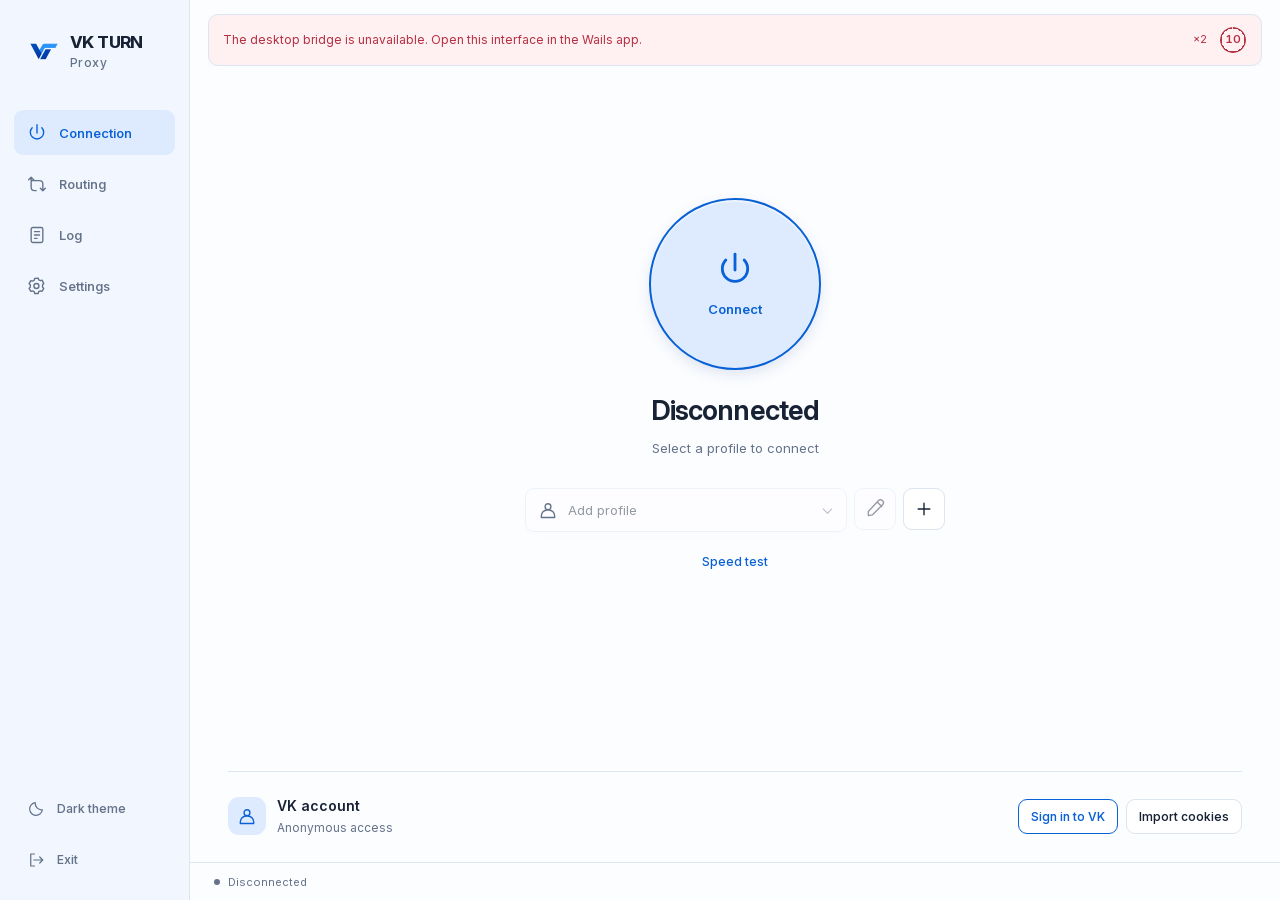
==== commit d7d5d161: "Add connection speed tests and explicit TURN quota waiting" ====
--- a/tools/vk-turn-proxy-desktop/frontend/index.html
+++ b/tools/vk-turn-proxy-desktop/frontend/index.html
@@ -97,6 +97,8 @@
                 <span data-icon="plus"></span>
               </button>
             </div>
+            <button id="speed-open" class="text-button speed-open" data-i18n="speedTitle">Speed test</button>
+            <p id="speed-summary" class="speed-summary" hidden></p>
           </div>
           <div class="account-section">
             <div class="account-identity">
@@ -238,6 +240,26 @@
         </footer>
       </main>
     </div>
+
+    <dialog id="speed-dialog" aria-labelledby="speed-title">
+      <header class="dialog-heading">
+        <h2 id="speed-title" data-i18n="speedTitle">Speed test</h2>
+        <button type="button" class="icon-button close-dialog" data-i18n-aria="close" aria-label="Close"><span data-icon="close"></span></button>
+      </header>
+      <div class="dialog-body">
+        <label class="field"><span data-i18n="speedServer">Test server</span><select id="speed-server"></select></label>
+        <p class="dialog-description" data-i18n="speedRouteHint">Uses current system routing. With split tunneling, the test server may connect directly.</p>
+        <p id="speed-context" class="speed-summary"></p>
+        <dl class="speed-results">
+          <div><dt data-i18n="speedLatency">Latency</dt><dd id="speed-latency">—</dd></div>
+          <div><dt data-i18n="speedDownload">Download</dt><dd id="speed-download">—</dd></div>
+          <div><dt data-i18n="speedUpload">Upload</dt><dd id="speed-upload">—</dd></div>
+        </dl>
+        <p id="speed-phase" class="speed-summary" role="status" aria-live="polite"></p>
+        <p id="speed-error" class="form-error" role="alert" hidden></p>
+      </div>
+      <footer class="dialog-footer"><button id="speed-start" type="button" class="primary" data-i18n="speedStart">Start test</button></footer>
+    </dialog>
 
     <dialog id="profile-dialog" aria-labelledby="profile-title">
       <form id="profile-form">
--- a/tools/vk-turn-proxy-desktop/frontend/styles.css
+++ b/tools/vk-turn-proxy-desktop/frontend/styles.css
@@ -1013,3 +1013,10 @@
     border-style: dashed;
   }
 }
+
+.speed-open { margin-top: 16px; }
+.speed-summary { color: var(--muted); font-size: 12px; line-height: 1.5; }
+.speed-results { display: grid; grid-template-columns: repeat(3, minmax(0, 1fr)); gap: 12px; margin: 24px 0; }
+.speed-results div { min-width: 0; }
+.speed-results dt { color: var(--muted); font-size: 12px; margin-bottom: 8px; }
+.speed-results dd { margin: 0; font-size: 20px; font-weight: 600; font-variant-numeric: tabular-nums; overflow-wrap: anywhere; }
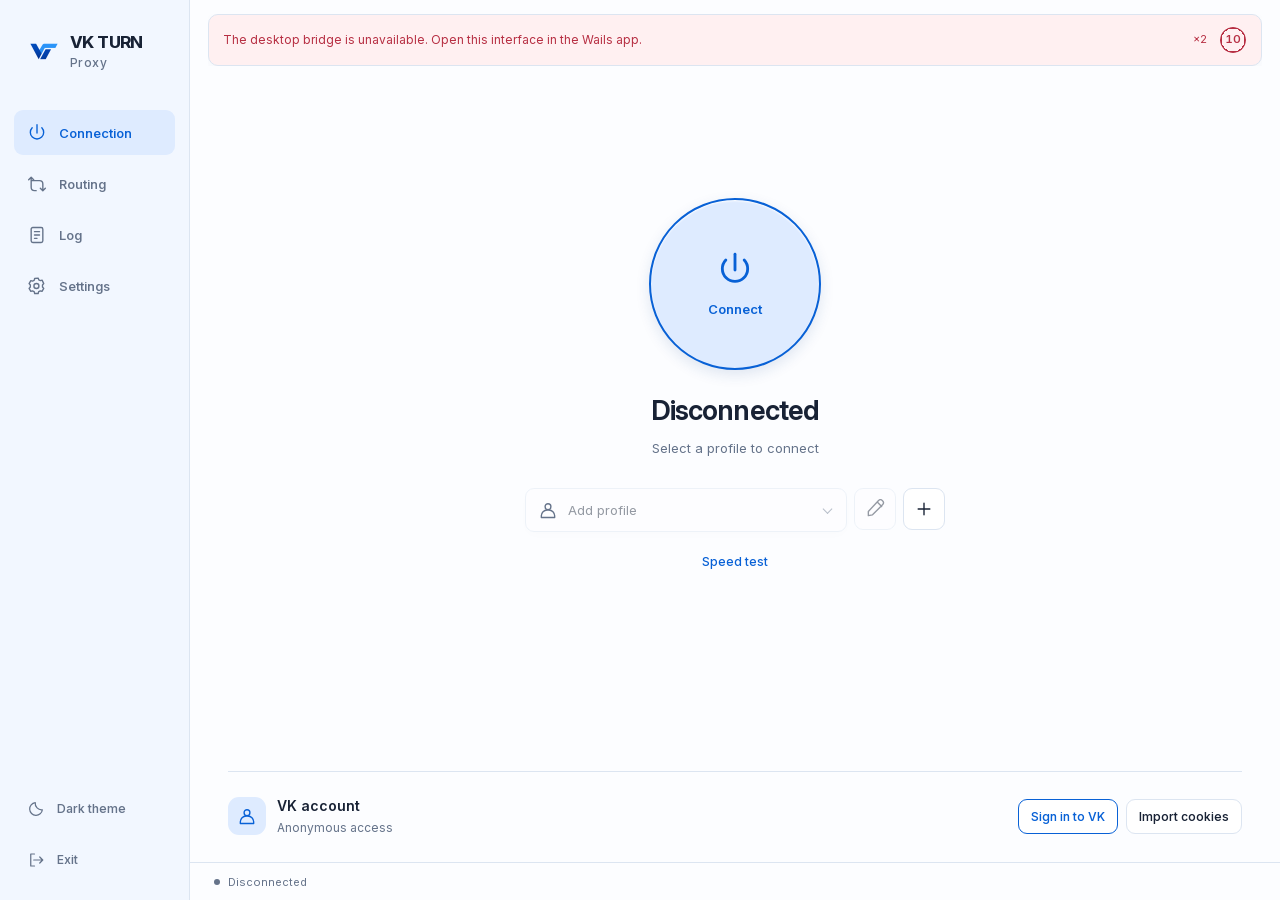
==== commit 2e7588ba: "Explain TURN quota usage in connection count help" ====
--- a/tools/vk-turn-proxy-desktop/frontend/index.html
+++ b/tools/vk-turn-proxy-desktop/frontend/index.html
@@ -394,10 +394,16 @@
               <option value="udp">UDP</option>
             </select>
           </div>
-          <label class="field" for="num-connections">
-            <span data-i18n="numConnections">TURN connections</span>
-            <input id="num-connections" type="number" min="1" max="120" step="1" value="30" required />
-          </label>
+          <div class="field">
+            <div class="field-label">
+              <label for="num-connections" data-i18n="numConnections">TURN connections</label>
+              <span class="help">
+                <button type="button" class="help-button" aria-describedby="num-connections-help" data-i18n-aria="numConnectionsHelp" aria-label="TURN connections help"><span aria-hidden="true">i</span></button>
+                <span id="num-connections-help" class="help-tooltip" role="tooltip" data-i18n="numConnectionsHint">Each channel uses a separate TURN allocation. Fewer channels reduce quota usage and may reduce speed. Error 486 on the first allocation means the server quota is already exhausted.</span>
+              </span>
+            </div>
+            <input id="num-connections" type="number" min="1" max="120" step="1" value="30" required aria-describedby="num-connections-help" />
+          </div>
           <div class="field">
             <div class="field-label">
               <label for="mtu">MTU</label>
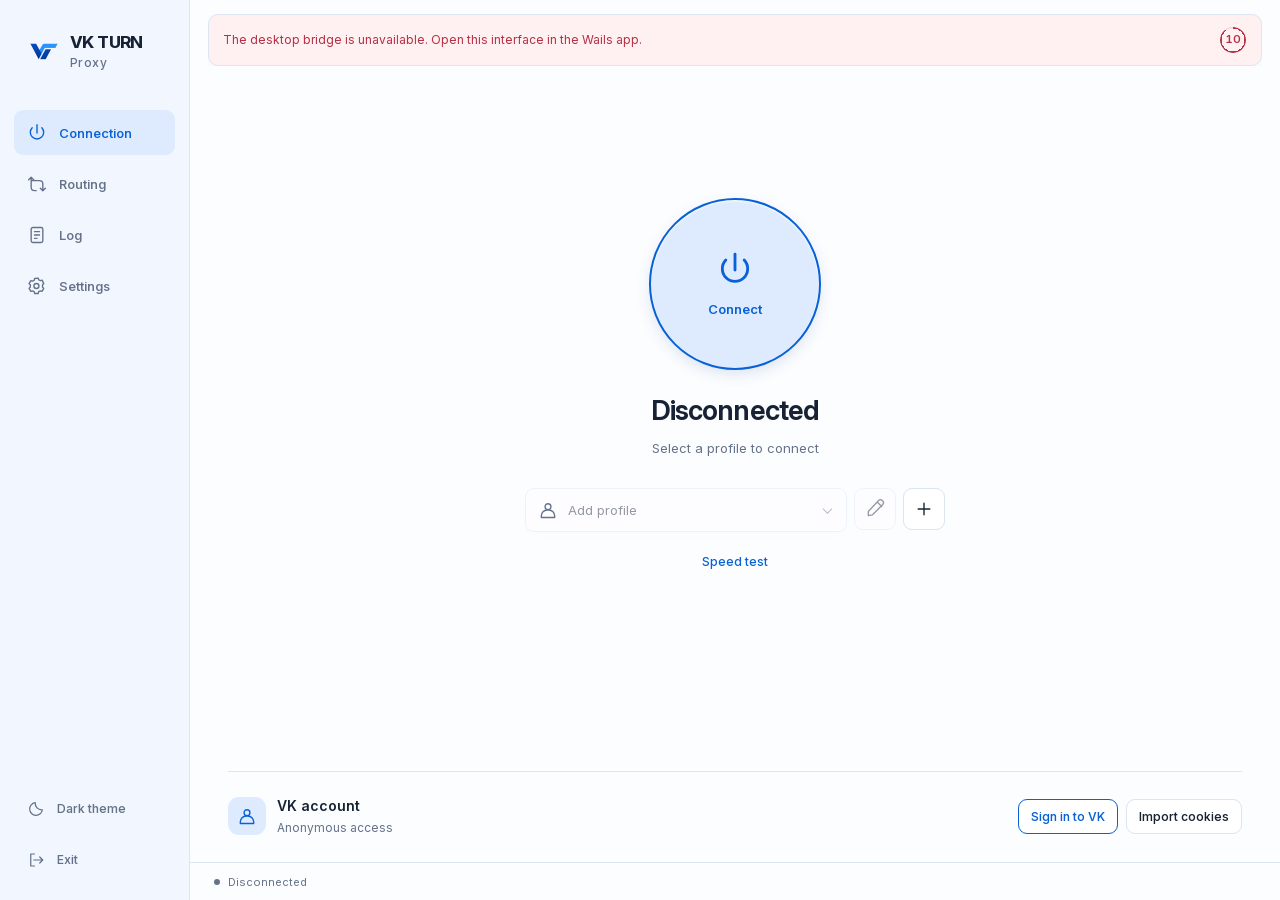
==== commit ba8c250a: "Release v1.9.0 with speed tests and live traffic rates [skip ci]" ====
--- a/tools/vk-turn-proxy-desktop/frontend/index.html
+++ b/tools/vk-turn-proxy-desktop/frontend/index.html
@@ -236,7 +236,10 @@
         </section>
         <footer class="statusbar">
           <span class="status-dot" id="status-dot"></span><span id="footer-status">Disconnected</span
-          ><span id="footer-profile"></span>
+          ><span id="footer-traffic" class="footer-traffic" role="group" data-i18n-aria="liveTraffic" aria-label="Connection traffic" hidden>
+            <span id="footer-download" class="footer-metric" role="img"></span>
+            <span id="footer-upload" class="footer-metric" role="img"></span>
+          </span><span id="footer-profile"></span>
         </footer>
       </main>
     </div>
@@ -251,9 +254,18 @@
         <p class="dialog-description" data-i18n="speedRouteHint">Uses current system routing. With split tunneling, the test server may connect directly.</p>
         <p id="speed-context" class="speed-summary"></p>
         <dl class="speed-results">
-          <div><dt data-i18n="speedLatency">Latency</dt><dd id="speed-latency">—</dd></div>
-          <div><dt data-i18n="speedDownload">Download</dt><dd id="speed-download">—</dd></div>
-          <div><dt data-i18n="speedUpload">Upload</dt><dd id="speed-upload">—</dd></div>
+          <div>
+            <dt id="speed-latency-label" data-i18n="speedLatency">Latency</dt>
+            <dd><span id="speed-latency">—</span></dd>
+          </div>
+          <div>
+            <dt id="speed-download-label" data-i18n="speedDownload">Download</dt>
+            <dd><span id="speed-download">—</span><div id="speed-download-progress" class="speed-progress" role="progressbar" aria-valuemin="0" aria-valuemax="100" aria-valuenow="0" aria-labelledby="speed-download-label"><span class="speed-progress-fill"></span></div></dd>
+          </div>
+          <div>
+            <dt id="speed-upload-label" data-i18n="speedUpload">Upload</dt>
+            <dd><span id="speed-upload">—</span><div id="speed-upload-progress" class="speed-progress" role="progressbar" aria-valuemin="0" aria-valuemax="100" aria-valuenow="0" aria-labelledby="speed-upload-label"><span class="speed-progress-fill"></span></div></dd>
+          </div>
         </dl>
         <p id="speed-phase" class="speed-summary" role="status" aria-live="polite"></p>
         <p id="speed-error" class="form-error" role="alert" hidden></p>
@@ -399,7 +411,7 @@
               <label for="num-connections" data-i18n="numConnections">TURN connections</label>
               <span class="help">
                 <button type="button" class="help-button" aria-describedby="num-connections-help" data-i18n-aria="numConnectionsHelp" aria-label="TURN connections help"><span aria-hidden="true">i</span></button>
-                <span id="num-connections-help" class="help-tooltip" role="tooltip" data-i18n="numConnectionsHint">Each channel uses a separate TURN allocation. Fewer channels reduce quota usage and may reduce speed. Error 486 on the first allocation means the server quota is already exhausted.</span>
+                <span id="num-connections-help" class="help-tooltip" role="tooltip" data-i18n="numConnectionsHint">Recommended connection count is 30. Each channel uses a separate TURN allocation. Fewer channels reduce quota usage and may reduce speed. Error 486 on the first allocation means the server quota is already exhausted.</span>
               </span>
             </div>
             <input id="num-connections" type="number" min="1" max="120" step="1" value="30" required aria-describedby="num-connections-help" />
@@ -409,7 +421,7 @@
               <label for="mtu">MTU</label>
               <span class="help">
                 <button type="button" class="help-button" aria-describedby="mtu-help" data-i18n-aria="mtuHelp" aria-label="MTU help"><span aria-hidden="true">i</span></button>
-                <span id="mtu-help" class="help-tooltip" role="tooltip" data-i18n="mtuHint">Maximum packet size inside the tunnel in bytes. Reconnect to apply.</span>
+                <span id="mtu-help" class="help-tooltip" role="tooltip" data-i18n="mtuHint">Recommended MTU is 1280 bytes. Maximum packet size inside the tunnel in bytes. Reconnect to apply.</span>
               </span>
             </div>
             <input id="mtu" type="number" min="1000" max="1400" step="1" value="1280" aria-describedby="mtu-help" required />
--- a/tools/vk-turn-proxy-desktop/frontend/styles.css
+++ b/tools/vk-turn-proxy-desktop/frontend/styles.css
@@ -526,6 +526,15 @@
   color: var(--muted);
   font-size: 11px;
 }
+.footer-traffic {
+  display: flex;
+  align-items: center;
+  gap: 12px;
+  margin-left: 8px;
+  white-space: nowrap;
+  font-variant-numeric: tabular-nums;
+}
+.footer-metric { display: inline-block; }
 .status-dot {
   width: 6px;
   height: 6px;
@@ -544,6 +553,7 @@
   text-overflow: ellipsis;
   white-space: nowrap;
   max-width: 40%;
+  min-width: 0;
 }
 .page-heading {
   display: flex;
@@ -1020,3 +1030,24 @@
 .speed-results div { min-width: 0; }
 .speed-results dt { color: var(--muted); font-size: 12px; margin-bottom: 8px; }
 .speed-results dd { margin: 0; font-size: 20px; font-weight: 600; font-variant-numeric: tabular-nums; overflow-wrap: anywhere; }
+
+.speed-progress {
+  height: 6px;
+  margin-top: 12px;
+  overflow: hidden;
+  border-radius: 3px;
+  background: var(--border);
+}
+.speed-progress-fill {
+  display: block;
+  width: 100%;
+  height: 100%;
+  border-radius: inherit;
+  background: var(--accent-text);
+  transform: scaleX(0);
+  transform-origin: left;
+}
+@media (forced-colors: active) {
+  .speed-progress { border: 1px solid CanvasText; background: Canvas; }
+  .speed-progress-fill { background: Highlight; }
+}
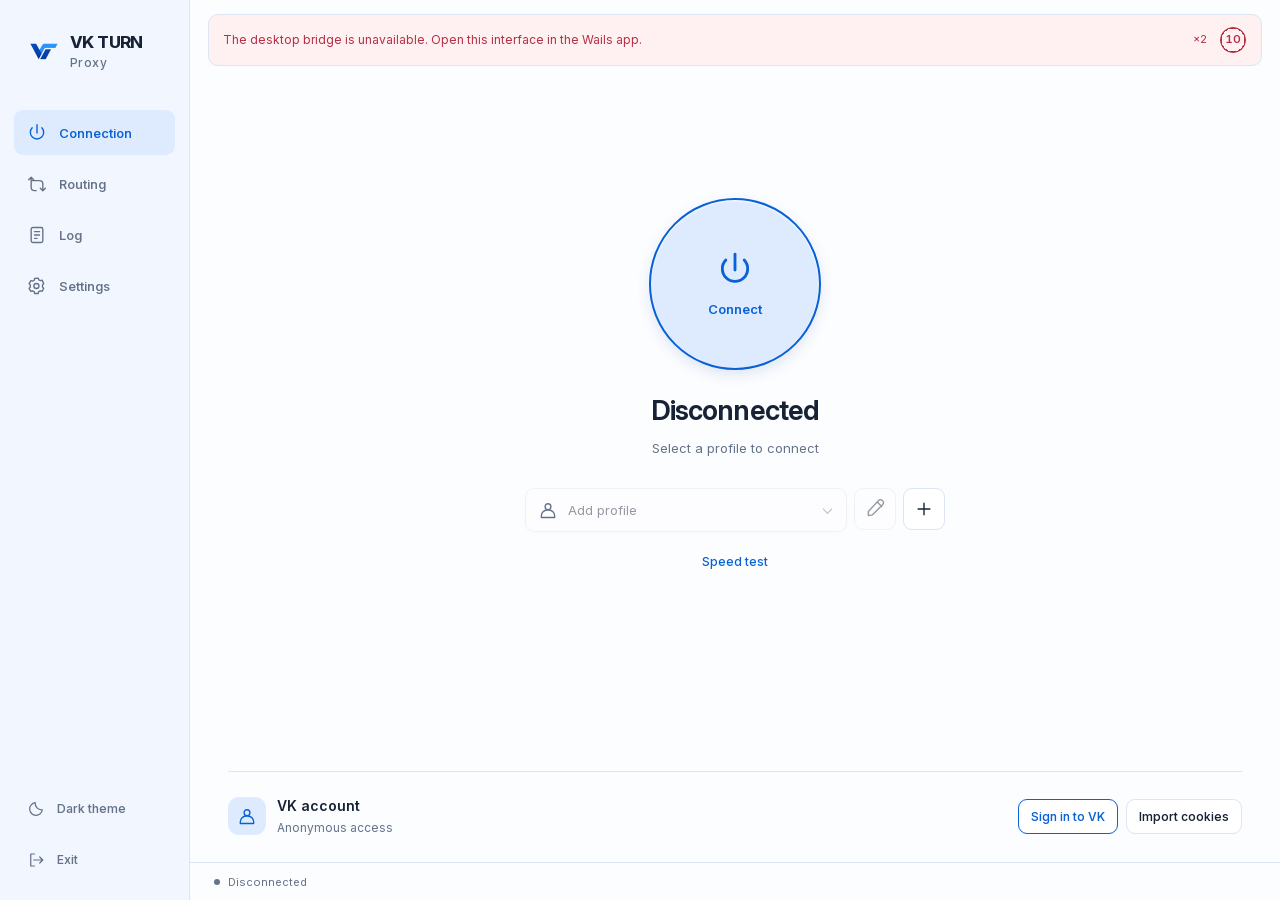
==== commit 749be7dd: "Release v1.11.0 with configurable transport handshake timeouts [skip ci]" ====
--- a/tools/vk-turn-proxy-desktop/frontend/index.html
+++ b/tools/vk-turn-proxy-desktop/frontend/index.html
@@ -217,6 +217,22 @@
                 ><h2 data-i18n="autostart">Launch at sign-in</h2>
                 <p data-i18n="autostartHint">Open the app when you sign in</p></label
               ><input id="autostart" class="switch" type="checkbox" role="switch" />
+            </div>
+            <div class="setting-row">
+              <div>
+                <div class="field-label">
+                  <h2 id="handshake-timeouts-label" data-i18n="handshakeTimeouts">Handshake timeouts, s</h2>
+                  <span class="help">
+                  <button type="button" class="help-button" aria-describedby="handshake-timeouts-help" data-i18n-aria="handshakeTimeouts" aria-label="Handshake timeouts, s"><span aria-hidden="true">i</span></button>
+                  <span id="handshake-timeouts-help" class="help-tooltip" role="tooltip" data-i18n="handshakeTimeoutsHelp">Maximum wait for one transport handshake attempt, from 1 to 300 seconds. Applied on the next connection.</span>
+                  </span>
+                </div>
+              </div>
+              <div class="timeout-fields" role="group" aria-labelledby="handshake-timeouts-label">
+                <label for="srtp-handshake-timeout">SRTP<input id="srtp-handshake-timeout" type="number" min="1" max="300" step="1" required aria-describedby="handshake-timeouts-help" /></label>
+                <label for="dtls-handshake-timeout">DTLS<input id="dtls-handshake-timeout" type="number" min="1" max="300" step="1" required aria-describedby="handshake-timeouts-help" /></label>
+                <label for="wrapa-handshake-timeout">WRAP-A<input id="wrapa-handshake-timeout" type="number" min="1" max="300" step="1" required aria-describedby="handshake-timeouts-help" /></label>
+              </div>
             </div>
             <div class="setting-row">
               <label for="log-limit"
--- a/tools/vk-turn-proxy-desktop/frontend/styles.css
+++ b/tools/vk-turn-proxy-desktop/frontend/styles.css
@@ -648,6 +648,20 @@
 .setting-row input[type='number'] {
   width: 110px;
 }
+.timeout-fields {
+  display: flex;
+  gap: 10px;
+  flex-shrink: 0;
+}
+.timeout-fields label {
+  display: grid;
+  gap: 6px;
+  color: var(--muted);
+  font-size: 11px;
+}
+.setting-row .timeout-fields input {
+  width: 76px;
+}
 .theme-options {
   --segment-fill: var(--accent-soft);
   --segment-text: var(--accent-text);
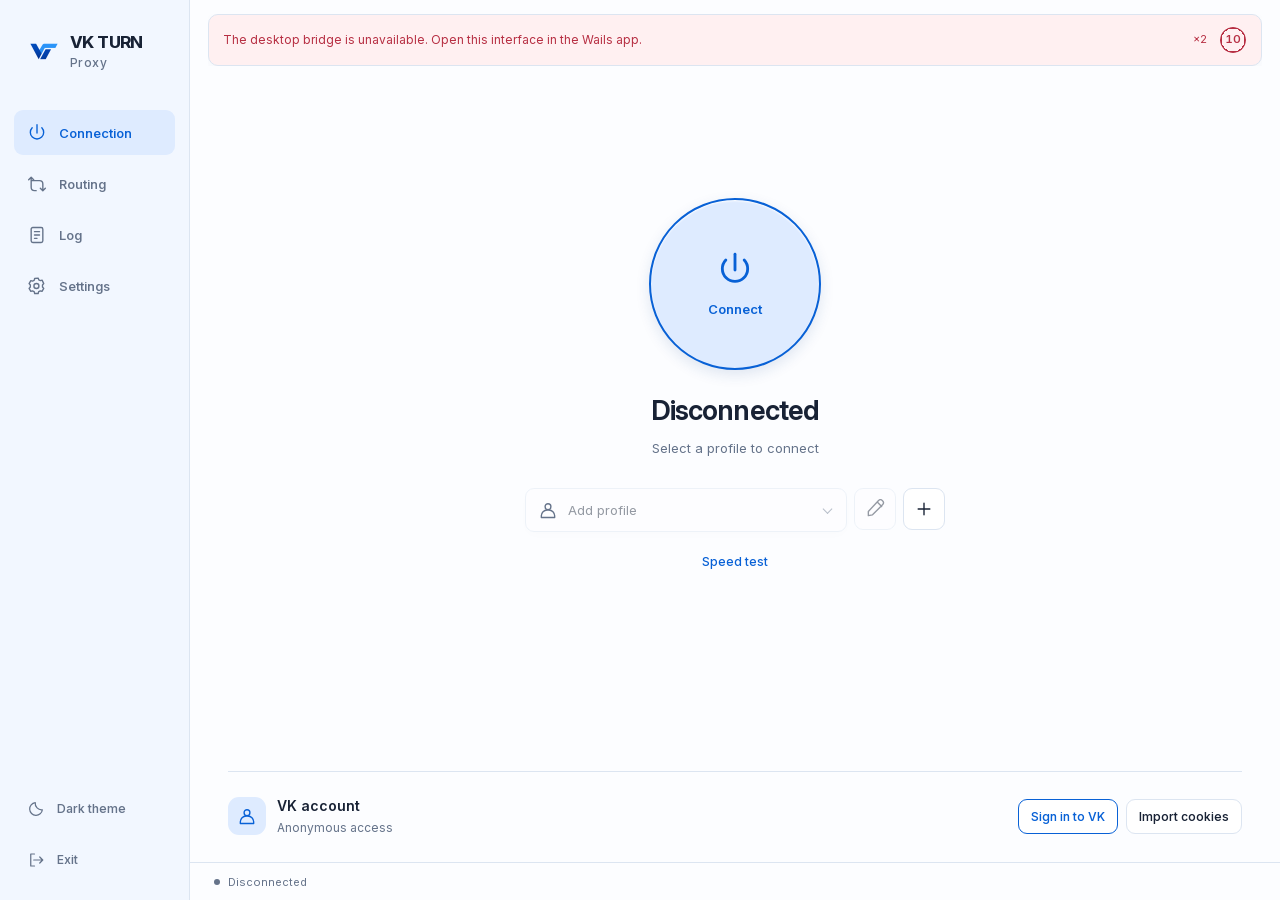
==== commit 2c63b7c2: "Release v1.13.0 with application update checks [skip ci]" ====
--- a/tools/vk-turn-proxy-desktop/frontend/index.html
+++ b/tools/vk-turn-proxy-desktop/frontend/index.html
@@ -39,6 +39,9 @@
           </button>
         </nav>
         <div class="sidebar-bottom">
+          <button id="update-notice" class="nav-item update-notice" hidden>
+            <span data-icon="arrow"></span><span id="update-notice-label"></span>
+          </button>
           <button id="theme-toggle" class="nav-item">
             <span id="theme-icon" data-icon="moon"></span><span id="theme-label">Dark theme</span>
           </button>
@@ -247,6 +250,19 @@
                 value="1000"
                 aria-describedby="log-limit-hint"
               />
+            </div>
+          </div>
+          <div class="settings-group">
+            <div class="setting-row update-row">
+              <div>
+                <h2 data-i18n="appUpdates">App updates</h2>
+                <p id="app-version"></p>
+                <p id="update-status" role="status"></p>
+              </div>
+              <div class="update-actions">
+                <button type="button" id="check-updates" class="secondary" data-i18n="checkUpdates">Check for updates</button>
+                <button type="button" id="open-update" class="primary" data-i18n="downloadUpdate" hidden>Download update</button>
+              </div>
             </div>
           </div>
         </section>
--- a/tools/vk-turn-proxy-desktop/frontend/styles.css
+++ b/tools/vk-turn-proxy-desktop/frontend/styles.css
@@ -667,6 +667,28 @@
   --segment-text: var(--accent-text);
   background: var(--surface);
 }
+.update-actions {
+  display: flex;
+  flex-wrap: wrap;
+  justify-content: flex-end;
+  gap: 8px;
+  max-width: 260px;
+}
+.update-row > div:first-child {
+  min-width: 0;
+}
+.update-actions button {
+  white-space: normal;
+}
+.update-notice {
+  color: var(--accent-text);
+  background: var(--accent-soft);
+  overflow-wrap: anywhere;
+}
+.update-notice span:last-child {
+  min-width: 0;
+  line-height: 1.5;
+}
 .notifications {
   position: absolute;
   inset: 14px 18px auto;
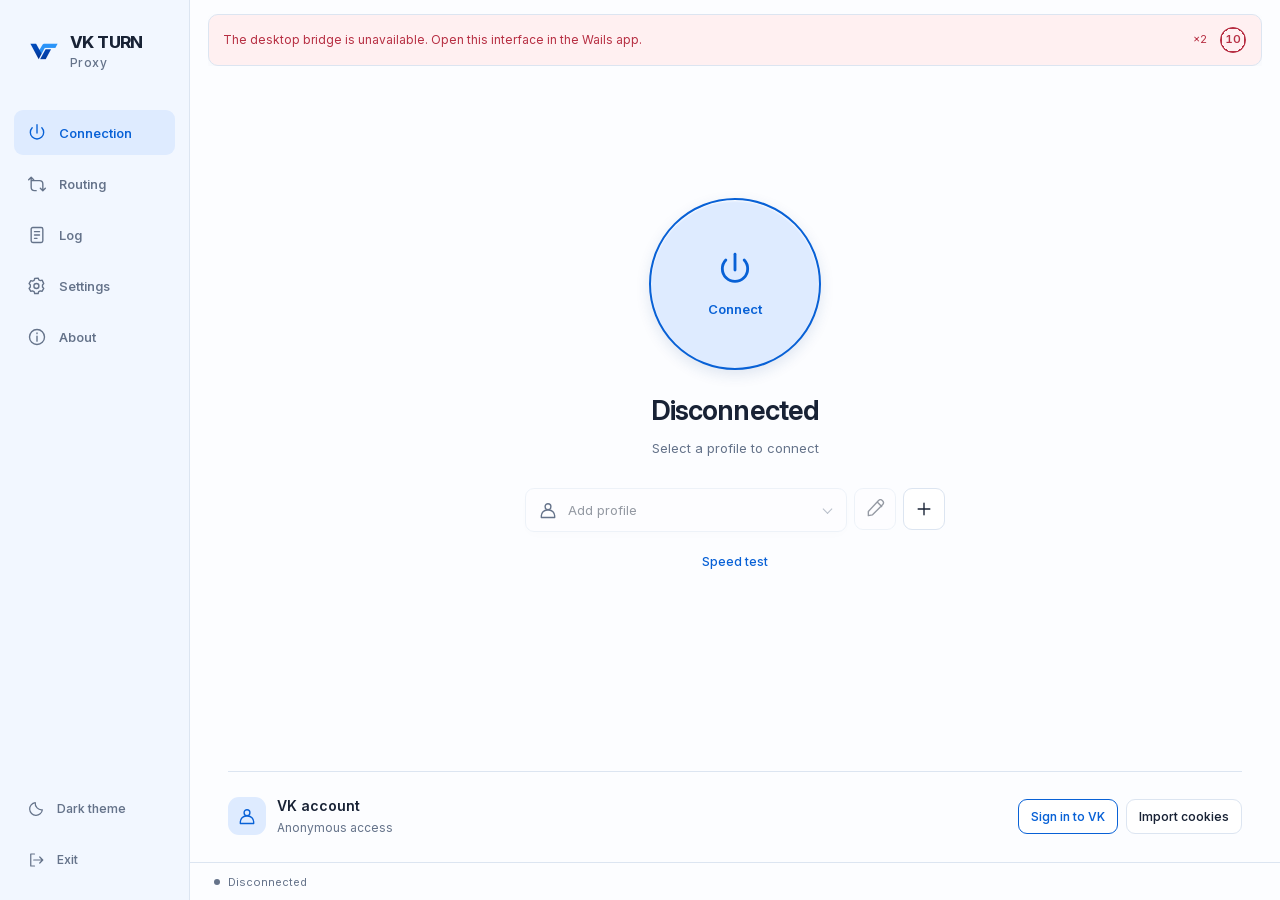
==== commit cce16f50: "Release v1.14.0 with About page [skip ci]" ====
--- a/tools/vk-turn-proxy-desktop/frontend/index.html
+++ b/tools/vk-turn-proxy-desktop/frontend/index.html
@@ -36,6 +36,9 @@
           </button>
           <button class="nav-item" data-page="settings">
             <span data-icon="settings"></span><span data-i18n="settings">Settings</span>
+          </button>
+          <button class="nav-item" data-page="about">
+            <span data-icon="about"></span><span data-i18n="about">About</span>
           </button>
         </nav>
         <div class="sidebar-bottom">
@@ -263,6 +266,15 @@
                 <button type="button" id="check-updates" class="secondary" data-i18n="checkUpdates">Check for updates</button>
                 <button type="button" id="open-update" class="primary" data-i18n="downloadUpdate" hidden>Download update</button>
               </div>
+            </div>
+          </div>
+        </section>
+        <section id="about-page" class="page" hidden>
+          <header class="page-heading"><h1 data-i18n="about">About</h1></header>
+          <div class="settings-group">
+            <div class="setting-row">
+              <div><h2>VK TURN Proxy</h2><p data-i18n="sourceCode">Source code on GitHub</p></div>
+              <a id="repository-link" class="secondary" href="https://github.com/artemk1337/vk-turn-proxy-desktop" target="_blank" rel="noopener noreferrer">GitHub ↗</a>
             </div>
           </div>
         </section>
--- a/tools/vk-turn-proxy-desktop/frontend/styles.css
+++ b/tools/vk-turn-proxy-desktop/frontend/styles.css
@@ -1087,3 +1087,9 @@
   .speed-progress { border: 1px solid CanvasText; background: Canvas; }
   .speed-progress-fill { background: Highlight; }
 }
+
+#repository-link {
+  color: var(--text);
+  text-decoration: none;
+  white-space: nowrap;
+}
